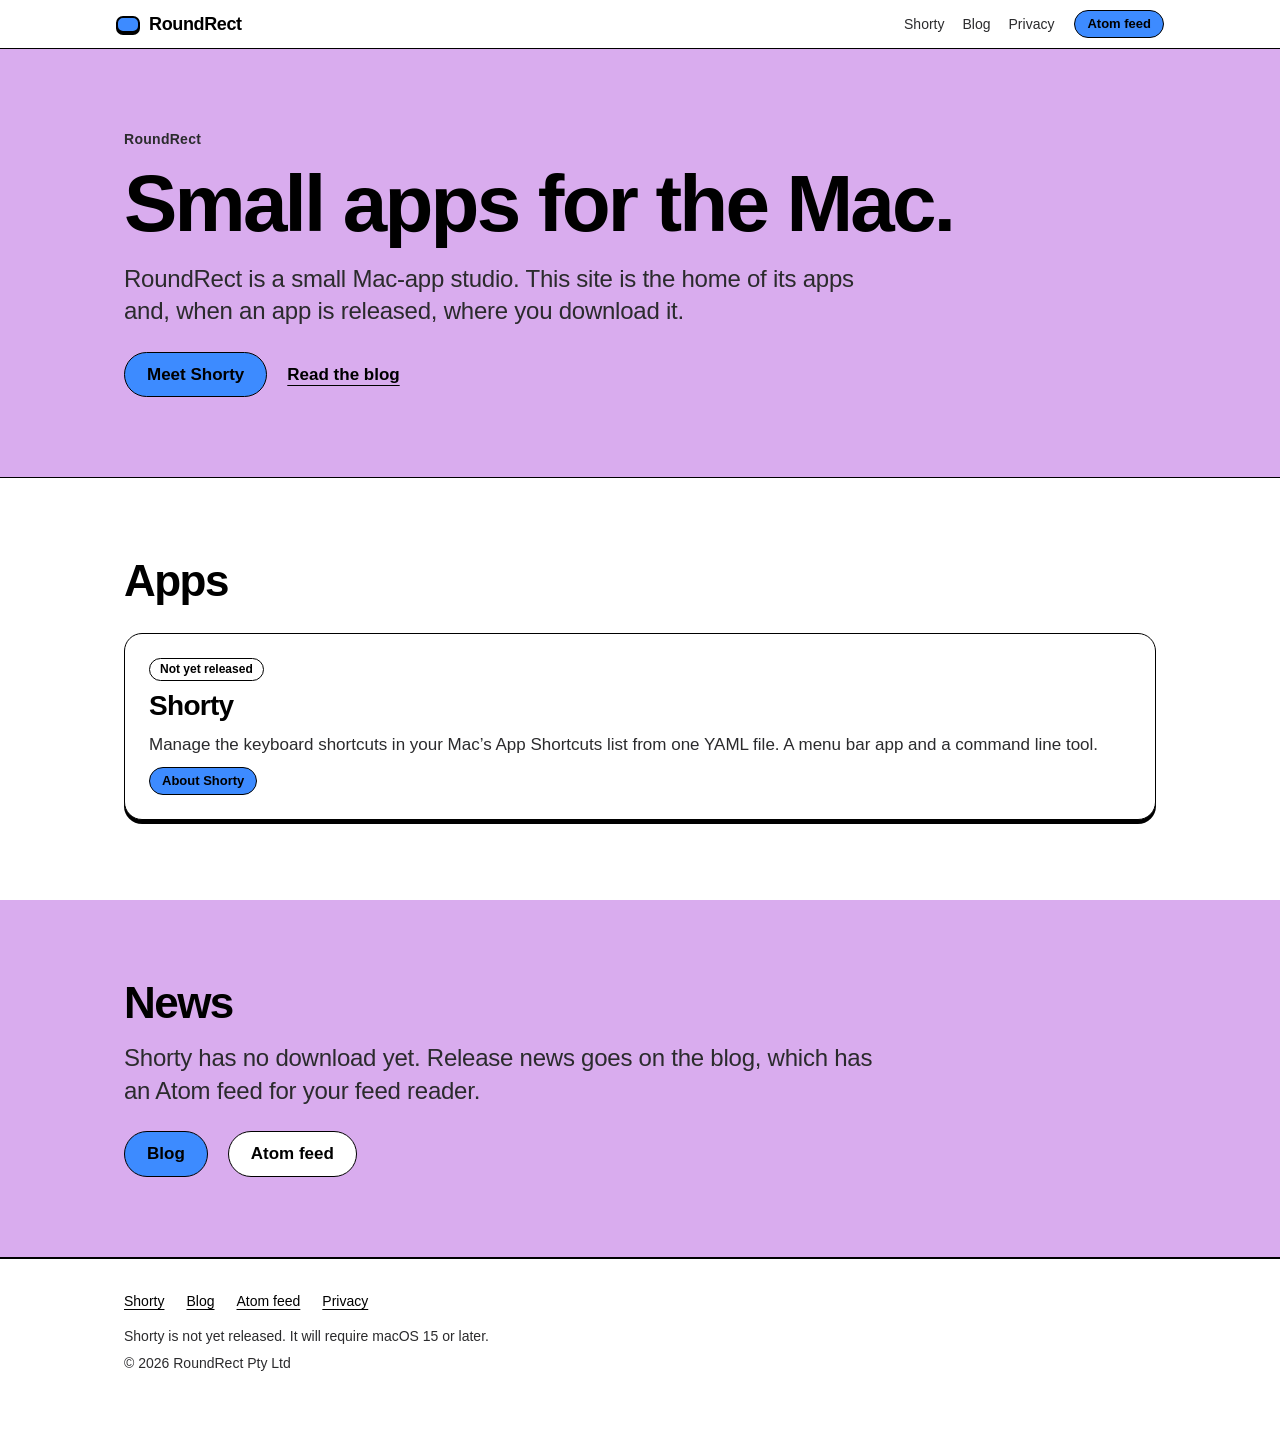
==== index.html @ 76bc945b "Initial roundrect.download site Co-Authored-By: Claude Sonnet 5.5 <noreply@anthropic.com>" ====
<!doctype html>
<html lang="en">
<head>
<meta charset="utf-8">
<meta name="viewport" content="width=device-width, initial-scale=1">
<meta name="color-scheme" content="light">
<title>RoundRect: small apps for the Mac</title>
<meta name="description" content="RoundRect is a small Mac-app studio. Its first app, Shorty, manages macOS menu keyboard shortcuts from one YAML file. Not yet released.">
<link rel="canonical" href="https://roundrect.download/">
<meta name="theme-color" content="#ffffff">
<meta property="og:type" content="website">
<meta property="og:site_name" content="RoundRect">
<meta property="og:locale" content="en_US">
<meta property="og:title" content="RoundRect: small apps for the Mac">
<meta property="og:description" content="RoundRect is a small Mac-app studio. Its first app, Shorty, manages macOS menu keyboard shortcuts from one YAML file. Not yet released.">
<meta property="og:url" content="https://roundrect.download/">
<meta property="og:image" content="https://roundrect.download/og-image.png">
<meta property="og:image:secure_url" content="https://roundrect.download/og-image.png">
<meta property="og:image:type" content="image/png">
<meta property="og:image:width" content="1200">
<meta property="og:image:height" content="630">
<meta property="og:image:alt" content="RoundRect: small apps for the Mac, with a blue rounded-rectangle mark.">
<meta name="twitter:card" content="summary_large_image">
<meta name="twitter:title" content="RoundRect: small apps for the Mac">
<meta name="twitter:description" content="RoundRect is a small Mac-app studio. Its first app, Shorty, manages macOS menu keyboard shortcuts from one YAML file. Not yet released.">
<meta name="twitter:image" content="https://roundrect.download/og-image.png">
<meta name="twitter:image:alt" content="RoundRect: small apps for the Mac, with a blue rounded-rectangle mark.">
<link rel="alternate" type="application/atom+xml" title="RoundRect blog" href="blog/feed.xml">
<link rel="icon" type="image/png" href="favicon.png">
<link rel="apple-touch-icon" href="apple-touch-icon.png">
<link rel="stylesheet" href="site.css?v=a2924bcd">
</head>
<body class="home">
<a class="skip" href="#main">Skip to content</a>
<header class="nav"><div class="nav-in">
  <a class="nav-name" href="./"><span class="mark" aria-hidden="true"></span>RoundRect</a>
  <nav aria-label="Site"><a href="shorty">Shorty</a><a href="blog/">Blog</a><a href="privacy">Privacy</a></nav>
  <a class="pill" href="blog/feed.xml">Atom feed</a>
</div></header>
<main id="main">
<section class="band tone"><div class="wrap">
  <p class="eyebrow">RoundRect</p>
  <h1>Small apps for the Mac.</h1>
  <p class="lede">RoundRect is a small Mac-app studio. This site is the home of its apps and, when an app is released, where you download it.</p>
  <div class="row"><a class="pill big" href="shorty">Meet Shorty</a><a class="ulink" href="blog/">Read the blog</a></div>
</div></section>
<section class="band" id="apps"><div class="wrap">
  <h2>Apps</h2>
  <ul class="cards">
    <li class="card">
      <span class="status">Not yet released</span>
      <h3>Shorty</h3>
      <p>Manage the keyboard shortcuts in your Mac&rsquo;s App Shortcuts list from one YAML file. A menu bar app and a command line tool.</p>
      <a class="pill" href="shorty">About Shorty</a>
    </li>
  </ul>
</div></section>
<section class="band tone" id="news"><div class="wrap">
  <h2>News</h2>
  <p class="lede">Shorty has no download yet. Release news goes on the blog, which has an Atom feed for your feed reader.</p>
  <div class="row"><a class="pill big" href="blog/">Blog</a><a class="pill big plain" href="blog/feed.xml">Atom feed</a></div>
</div></section>
</main>
<footer class="foot"><div class="wrap">
  <ul>
    <li><a href="shorty">Shorty</a></li>
    <li><a href="blog/">Blog</a></li>
    <li><a href="blog/feed.xml">Atom feed</a></li>
    <li><a href="privacy">Privacy</a></li>
  </ul>
  <p>Shorty is not yet released. It will require macOS 15 or later.</p>
  <p>&copy; 2026 RoundRect Pty Ltd</p>
</div></footer>
</body>
</html>
---- site.css ----
/* RoundRect: black on white, plus ONE accent colour (--accent) and tints of it. DESIGN.md is the guide. */
:root {
  --accent: #3d8bff;                                           /* black text on it: 6.3:1 */
  --tint: color-mix(in oklch, var(--accent) 55%, white);       /* bands, chips, table heads */
  --tint-soft: color-mix(in oklch, var(--accent) 24%, white);  /* quiet fills, inline code */
  --ink: #000;
  --ink-2: #2b2b2d;               /* secondary text */
  --hair: rgb(0 0 0 / .22);       /* hairlines */
  --font: -apple-system, BlinkMacSystemFont, "SF Pro Display", "SF Pro Text", "Helvetica Neue", Helvetica, Arial, sans-serif;
  --mono: ui-monospace, "SF Mono", Menlo, monospace;
  --navh: 48px;
}
@supports not (color: color-mix(in oklch, red 50%, white)) { :root { --tint: #94bfff; --tint-soft: #d8e8ff; } }
* { box-sizing: border-box; }
html { -webkit-text-size-adjust: 100%; scroll-padding-top: var(--navh); }
body { margin: 0; background: #fff; color: #000; font: 400 17px/1.5 var(--font); -webkit-font-smoothing: antialiased; overflow-wrap: break-word; }
a { color: inherit; text-underline-offset: 3px; }
:focus-visible { outline: 3px solid #000; outline-offset: 3px; border-radius: 4px; }
code, kbd, pre { font-family: var(--mono); }
img { max-width: 100%; height: auto; }
.wrap { max-width: 960px; margin: 0 auto; padding: 0 16px; }
.skip { position: absolute; left: -999px; top: 0; background: #000; color: #fff; padding: 8px 12px; z-index: 100; }
.skip:focus { left: 16px; top: 8px; }

/* ---------- header ---------- */
.nav { position: sticky; top: 0; z-index: 50; min-height: var(--navh); background: #fff; border-bottom: 1px solid #000; }
.nav-in { max-width: 1080px; margin: 0 auto; padding: 4px 16px; min-height: var(--navh); display: flex; flex-wrap: wrap; align-items: center; gap: 4px 20px; }
.nav-name { display: inline-flex; align-items: center; gap: 9px; font-weight: 700; font-size: 18px; letter-spacing: -.02em; text-decoration: none; margin-right: auto; white-space: nowrap; }
.mark { display: inline-block; width: 24px; height: 17px; border: 2px solid #000; border-radius: 7px; background: var(--accent); box-shadow: 0 2px 0 #000; }
.nav nav { display: flex; flex-wrap: wrap; gap: 4px 18px; font-size: 14px; }
.nav nav a { color: var(--ink-2); text-decoration: none; padding: 6px 0; }
.nav nav a:hover, .nav nav a[aria-current] { color: #000; text-decoration: underline; }
.pill { display: inline-block; background: var(--accent); color: #000; border: 1px solid #000; border-radius: 980px; padding: 3px 12px; font-size: 13px; font-weight: 600; text-decoration: none; line-height: 1.5; }
a.pill:hover { background: #000; color: #fff; }
.pill.big { font-size: 17px; padding: 9px 22px; }
.pill.plain { background: #fff; }

/* ---------- bands ---------- */
.band { padding: 80px 0; }
.tone { background: var(--tint); border-bottom: 1px solid #000; }
.band h1, .band h2 { font-weight: 700; letter-spacing: -.035em; line-height: 1.06; margin: 0 0 16px; text-wrap: balance; }
.band h1 { font-size: clamp(40px, 8vw, 80px); }
.band h2 { font-size: clamp(28px, 4.6vw, 44px); }
.lede { font-size: clamp(19px, 2.4vw, 24px); line-height: 1.35; color: var(--ink-2); max-width: 32em; margin: 0 0 24px; letter-spacing: -.01em; }
.eyebrow { margin: 0 0 12px; font-size: 14px; font-weight: 700; letter-spacing: .02em; color: var(--ink-2); }
.home .wrap, .band .wrap { max-width: 1080px; padding: 0 24px; }
.row { display: flex; flex-wrap: wrap; gap: 12px 20px; align-items: center; }
.fine { font-size: 14px; color: var(--ink-2); margin: 16px 0 0; }

/* ---------- cards ---------- */
.cards { display: grid; grid-template-columns: repeat(auto-fit, minmax(min(100%, 300px), 1fr)); gap: 24px; margin: 28px 0 0; padding: 0; list-style: none; }
.card { background: #fff; border: 1px solid #000; border-radius: 18px; padding: 24px; box-shadow: 0 4px 0 #000; display: flex; flex-direction: column; align-items: flex-start; gap: 10px; }
.card h3 { margin: 0; font-size: 28px; letter-spacing: -.025em; line-height: 1.1; }
.card p { margin: 0; color: var(--ink-2); }
.card .pill { margin-top: auto; }
.status { display: inline-block; border: 1px solid #000; border-radius: 980px; padding: 1px 10px; font-size: 12px; font-weight: 600; line-height: 1.6; background: #fff; }
.notice { border: 1px solid #000; border-radius: 14px; background: var(--tint); padding: 14px 18px; max-width: 40em; }
.notice p { margin: 0; }

/* ---------- reading column ---------- */
.prose { max-width: 70ch; margin: 0 auto; padding: 56px 16px 88px; font-size: 17px; line-height: 1.65; }
.prose h1 { font-size: clamp(34px, 6vw, 46px); line-height: 1.06; letter-spacing: -.03em; margin: 0 0 14px; text-wrap: balance; }
.prose h2 { font-size: 28px; line-height: 1.15; letter-spacing: -.025em; margin: 2.2em 0 .6em; padding-top: 1em; border-top: 1px solid var(--hair); scroll-margin-top: 64px; }
.prose h3 { font-size: 21px; line-height: 1.25; letter-spacing: -.015em; margin: 1.9em 0 .5em; scroll-margin-top: 64px; }
.prose h4 { font-size: 17px; margin: 1.6em 0 .4em; }
.prose p { margin: 0 0 1.1em; overflow-wrap: break-word; }
.prose ul, .prose ol { margin: 0 0 1.2em; padding-left: 1.4em; }
.prose li { margin: 0 0 .4em; overflow-wrap: break-word; }
.prose code { background: var(--tint-soft); padding: .08em .35em; border-radius: 5px; font-size: .88em; overflow-wrap: anywhere; }
.prose a:hover { background: var(--accent); text-decoration-thickness: 2px; }
.prose hr { border: 0; border-top: 1px solid var(--hair); margin: 2em 0; }
.prose kbd { background: #fff; border: 1px solid #000; border-bottom-width: 2px; border-radius: 6px; padding: 0 .4em; font-size: .88em; font-weight: 600; }
.lead { font-size: 21px; line-height: 1.45; color: var(--ink-2); }
.toc { border: 1px solid #000; border-radius: 16px; padding: 14px 20px 8px; margin: 22px 0 8px; background: var(--tint-soft); }
.toc-h { font-size: 13px; font-weight: 700; letter-spacing: .02em; margin: 0 0 6px !important; }
.toc ol { margin: 0; padding-left: 1.2em; font-size: 15px; line-height: 1.5; }
.anchor { margin-left: .4em; font-size: .7em; text-decoration: none; opacity: 0; color: #555; }
h2:hover .anchor, h3:hover .anchor, .anchor:focus-visible { opacity: 1; }
@media (hover: none) { .anchor { opacity: .45; } }

/* code, tables, quotes, figures (from the Markdown renderer and hand-written pages) */
figure { margin: 0 0 1.4em; }
figure.code { background: #fff; border: 1px solid #000; border-radius: 14px; box-shadow: 0 4px 0 #000; overflow: hidden; margin-bottom: 1.6em; }
figure.code figcaption { background: var(--tint-soft); border-bottom: 1px solid #000; padding: 4px 14px; font: 600 12px/1.6 var(--mono); }
figure.code pre { margin: 0; padding: 14px 16px; overflow-x: auto; font-size: 14.5px; line-height: 1.5; tab-size: 4; }
figure.code code { background: none; padding: 0; font-size: inherit; white-space: pre; overflow-wrap: normal; }
figure.code.diagram pre { line-height: 1.3; }
.c { color: #555; }
.tablewrap, .tbl { overflow-x: auto; border: 1px solid #000; border-radius: 14px; margin: 0 0 1.4em; background: #fff; }
.tablewrap table, .tbl table { border-collapse: collapse; width: 100%; font-size: 15px; line-height: 1.45; min-width: 520px; }
.tablewrap th, .tablewrap td, .tbl th, .tbl td { padding: 10px 14px; text-align: left; vertical-align: top; border-bottom: 1px solid var(--hair); }
.tablewrap thead th, .tbl thead th { border-bottom: 1px solid #000; background: var(--tint); font-size: 14px; }
.tablewrap tbody tr:last-child td, .tbl tbody tr:last-child td, .tbl tbody tr:last-child th { border-bottom: 0; }
.tablewrap td:first-child, .tbl tbody th { font-weight: 700; }
.tablewrap code, .tbl code { white-space: nowrap; }
.tablewrap:focus-visible, .tbl:focus-visible { outline: 3px solid #000; outline-offset: 3px; }
blockquote { margin: 0 0 1.2em; }
blockquote.note { border-left: 4px solid #000; padding-left: 16px; }
blockquote.example { border: 1px solid #000; border-radius: 14px; background: var(--tint-soft); padding: 12px 16px 0; font-family: var(--mono); font-size: 15px; }
blockquote.callout { border: 1px solid #000; border-radius: 14px; background: var(--tint); padding: 12px 16px 0; }
.shot .frame { border: 1px solid #000; border-radius: 14px; box-shadow: 0 4px 0 #000; overflow: hidden; line-height: 0; }
.shot img { display: block; width: 100%; }
.shot figcaption { font-size: 14px; color: var(--ink-2); margin-top: 10px; }

/* ---------- blog ---------- */
.blog .prose { padding-top: 40px; padding-bottom: 56px; }
.crumbs { font-size: 14px; margin: 0 0 18px; }
.crumbs a { color: var(--ink-2); }
.post-meta { display: flex; flex-wrap: wrap; align-items: center; gap: 8px 10px; font-size: 14px; color: var(--ink-2); margin: 0 0 10px !important; }
.chip { display: inline-block; border: 1px solid #000; border-radius: 980px; padding: 1px 10px; font-size: 12px; font-weight: 600; color: #000; background: var(--tint); line-height: 1.6; }
.post-head { border-bottom: 1px solid #000; margin-bottom: 8px; }
.post-head h1 { margin-bottom: 12px; }
.post-summary { font-size: 19px; line-height: 1.45; color: var(--ink-2); margin: 0 0 26px !important; }
.post h2 { border-top: 0; padding-top: 0; }
.post-items { margin-top: 8px; }
.post-item { border-top: 1px solid #000; padding: 22px 0 6px; }
.post-item h2 { border: 0 !important; padding: 0 !important; margin: 0 0 8px !important; font-size: 26px; }
.post-item h2 a { text-decoration: none; }
.post-item h2 a:hover { text-decoration: underline; background: var(--accent); }
.post-item p { color: var(--ink-2); }

/* ---------- footer ---------- */
.foot { background: #fff; color: #000; padding: 32px 0 56px; font-size: 14px; border-top: 1px solid #000; }
.foot .wrap { max-width: 1080px; padding: 0 24px; }
.foot ul { list-style: none; margin: 0 0 14px; padding: 0; display: flex; flex-wrap: wrap; gap: 6px 22px; }
.foot a { color: #000; }
.foot p { margin: 0 0 6px; color: var(--ink-2); }

@media (max-width: 600px) {
  .band { padding: 48px 0; }
  .home .wrap, .band .wrap, .foot .wrap { padding: 0 16px; }
  .prose { font-size: 16px; padding-top: 36px; }
  .prose h2 { font-size: 24px; }
  figure.code pre { font-size: 13px; }
  .card { padding: 18px; }
}
@media print { .nav, .skip { display: none; } .card, figure.code { box-shadow: none; } }
.ulink { font-size: 17px; font-weight: 600; text-underline-offset: 5px; }
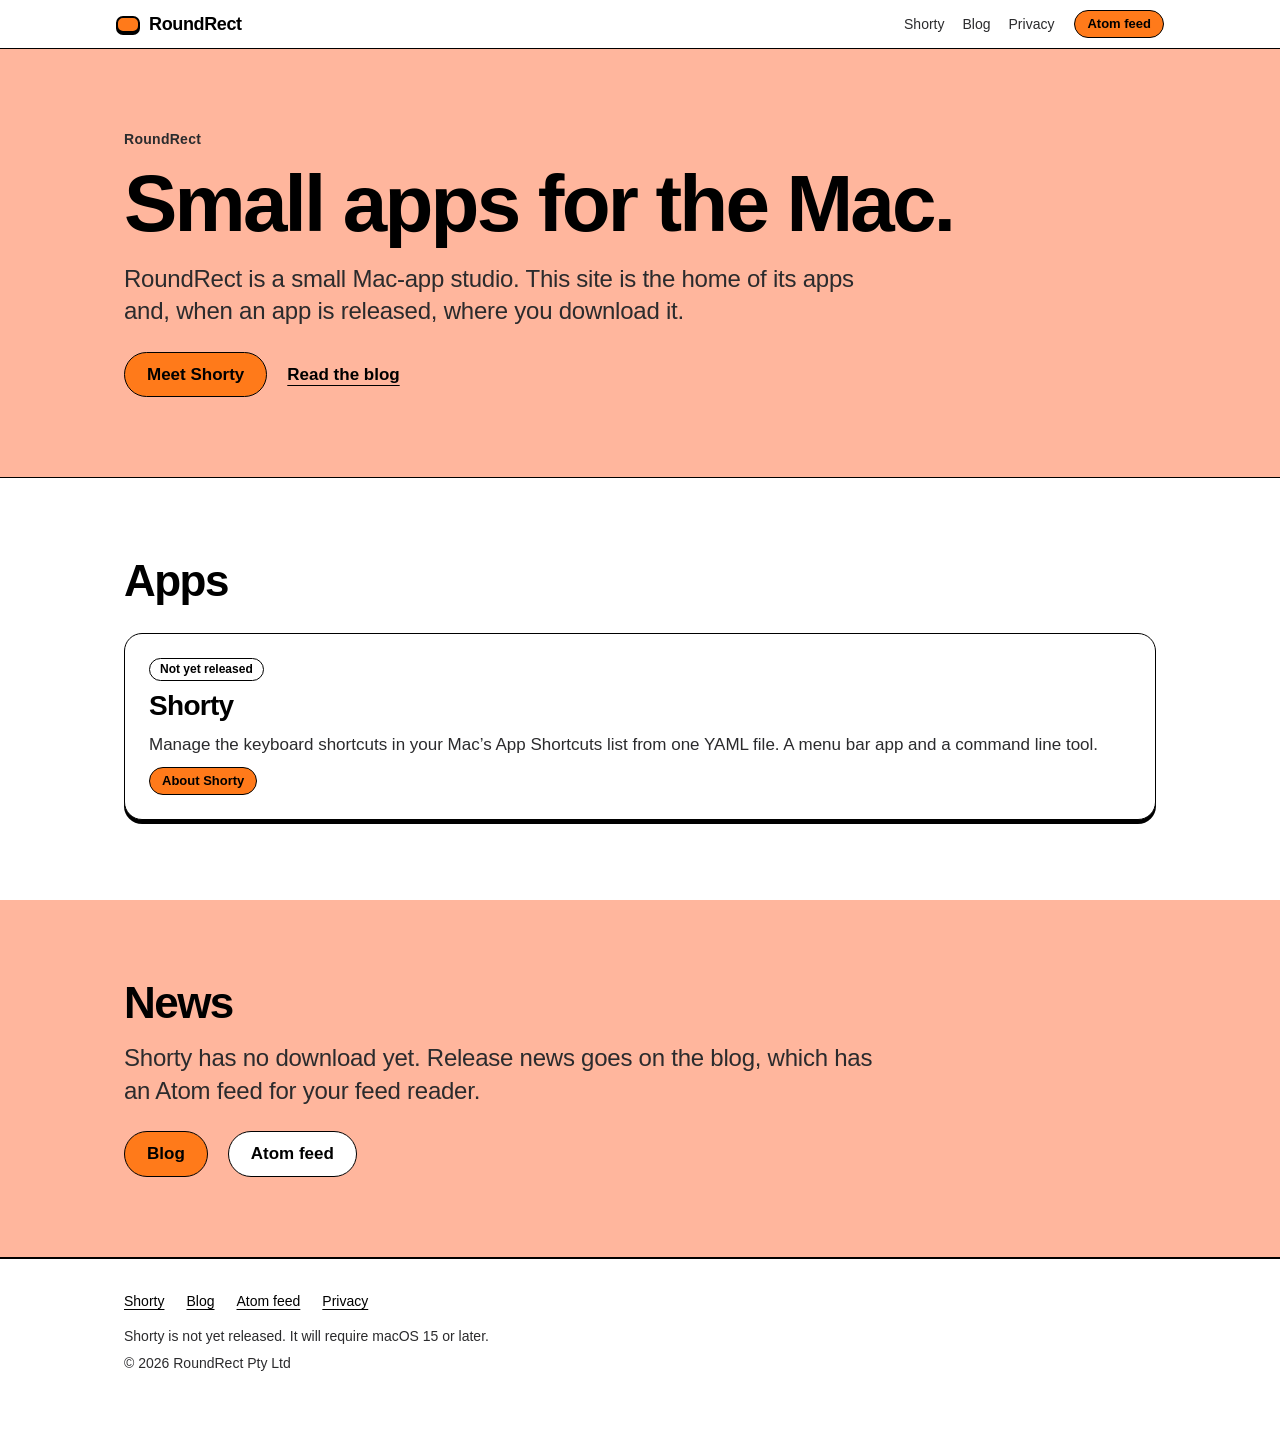
==== commit ca816291: "Accent: warm orange #ff7a1a instead of blue (images recoloured, contrast figures updated) Co-Authore" ====
--- a/index.html
+++ b/index.html
@@ -19,16 +19,16 @@
 <meta property="og:image:type" content="image/png">
 <meta property="og:image:width" content="1200">
 <meta property="og:image:height" content="630">
-<meta property="og:image:alt" content="RoundRect: small apps for the Mac, with a blue rounded-rectangle mark.">
+<meta property="og:image:alt" content="RoundRect: small apps for the Mac, with an orange rounded-rectangle mark.">
 <meta name="twitter:card" content="summary_large_image">
 <meta name="twitter:title" content="RoundRect: small apps for the Mac">
 <meta name="twitter:description" content="RoundRect is a small Mac-app studio. Its first app, Shorty, manages macOS menu keyboard shortcuts from one YAML file. Not yet released.">
 <meta name="twitter:image" content="https://roundrect.download/og-image.png">
-<meta name="twitter:image:alt" content="RoundRect: small apps for the Mac, with a blue rounded-rectangle mark.">
+<meta name="twitter:image:alt" content="RoundRect: small apps for the Mac, with an orange rounded-rectangle mark.">
 <link rel="alternate" type="application/atom+xml" title="RoundRect blog" href="blog/feed.xml">
 <link rel="icon" type="image/png" href="favicon.png">
 <link rel="apple-touch-icon" href="apple-touch-icon.png">
-<link rel="stylesheet" href="site.css?v=a2924bcd">
+<link rel="stylesheet" href="site.css?v=bc1d1168">
 </head>
 <body class="home">
 <a class="skip" href="#main">Skip to content</a>
--- a/site.css
+++ b/site.css
@@ -1,6 +1,6 @@
 /* RoundRect: black on white, plus ONE accent colour (--accent) and tints of it. DESIGN.md is the guide. */
 :root {
-  --accent: #3d8bff;                                           /* black text on it: 6.3:1 */
+  --accent: #ff7a1a;                                           /* black text on it: 8.05:1 */
   --tint: color-mix(in oklch, var(--accent) 55%, white);       /* bands, chips, table heads */
   --tint-soft: color-mix(in oklch, var(--accent) 24%, white);  /* quiet fills, inline code */
   --ink: #000;
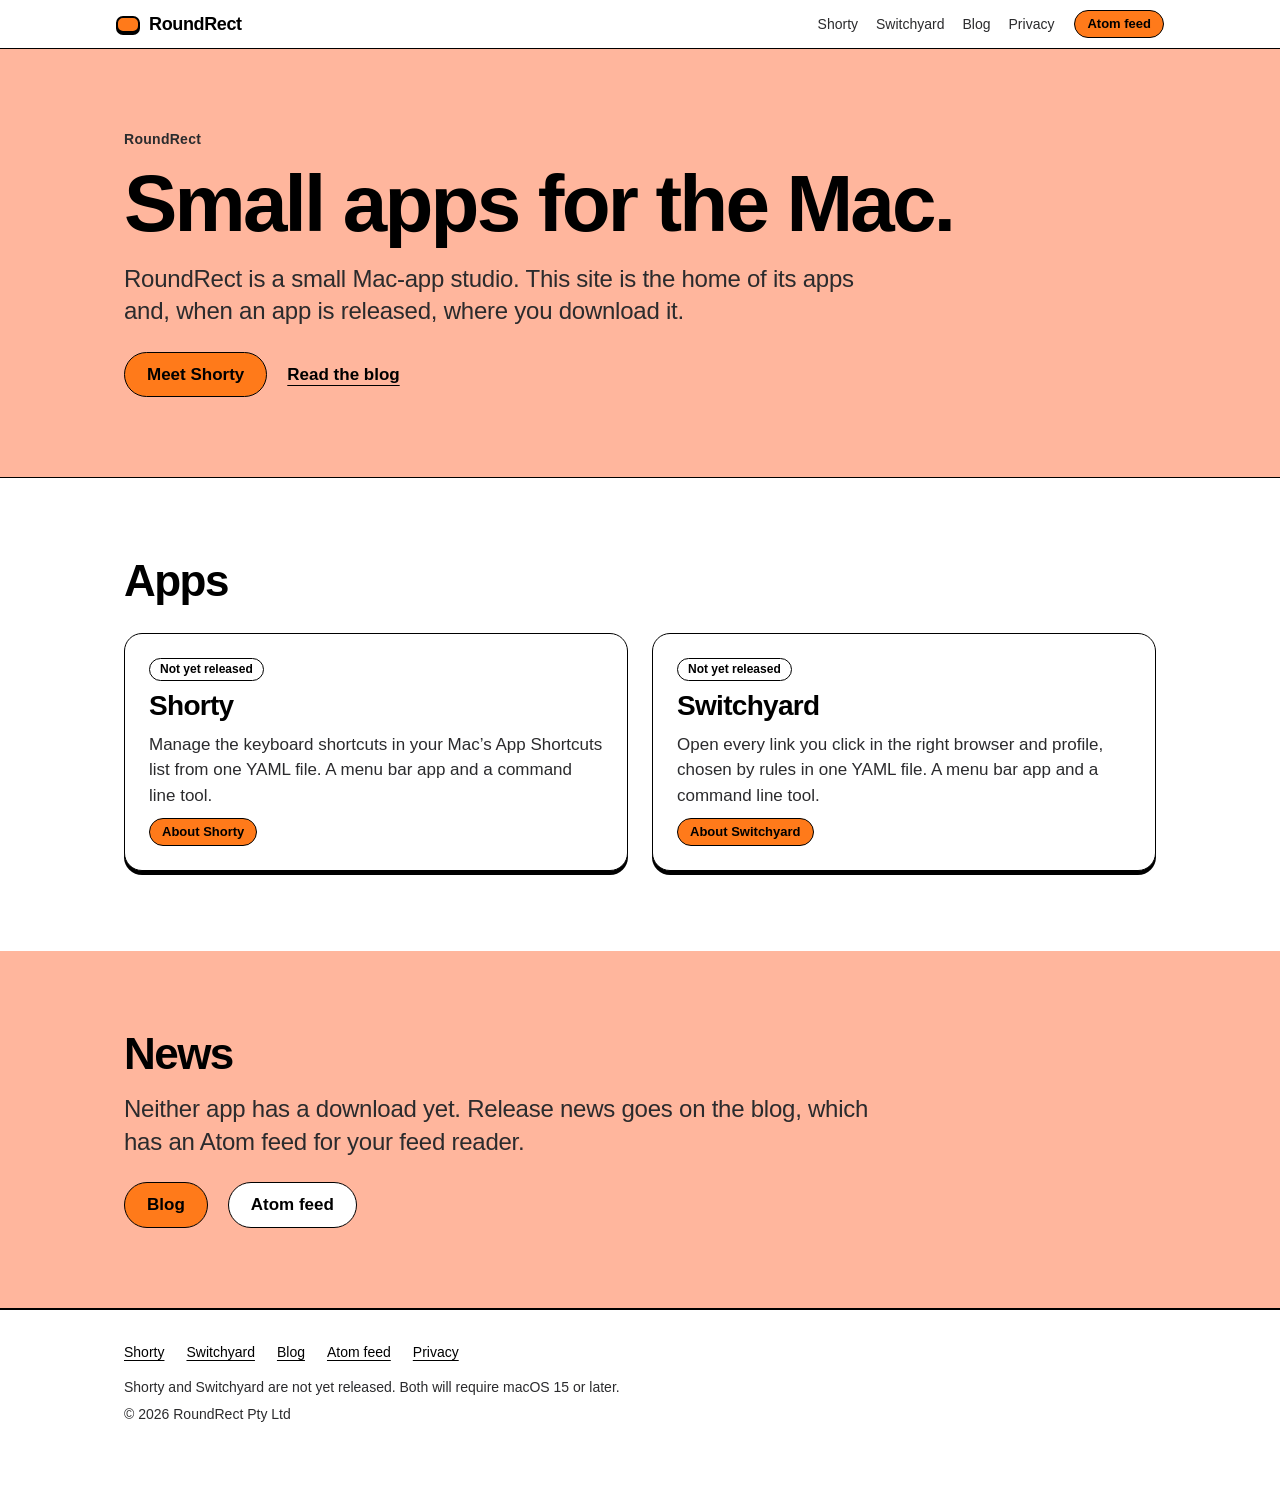
==== commit dc8546b3: "031: switchyard.html, the Switchyard product page (draft) Modelled on shorty.html, with the same "no" ====
--- a/index.html
+++ b/index.html
@@ -5,14 +5,14 @@
 <meta name="viewport" content="width=device-width, initial-scale=1">
 <meta name="color-scheme" content="light">
 <title>RoundRect: small apps for the Mac</title>
-<meta name="description" content="RoundRect is a small Mac-app studio. Its first app, Shorty, manages macOS menu keyboard shortcuts from one YAML file. Not yet released.">
+<meta name="description" content="RoundRect is a small Mac-app studio. Shorty manages macOS menu keyboard shortcuts from one YAML file; Switchyard opens every link in the right browser and profile. Not yet released.">
 <link rel="canonical" href="https://roundrect.download/">
 <meta name="theme-color" content="#ffffff">
 <meta property="og:type" content="website">
 <meta property="og:site_name" content="RoundRect">
 <meta property="og:locale" content="en_US">
 <meta property="og:title" content="RoundRect: small apps for the Mac">
-<meta property="og:description" content="RoundRect is a small Mac-app studio. Its first app, Shorty, manages macOS menu keyboard shortcuts from one YAML file. Not yet released.">
+<meta property="og:description" content="RoundRect is a small Mac-app studio. Shorty manages macOS menu keyboard shortcuts from one YAML file; Switchyard opens every link in the right browser and profile. Not yet released.">
 <meta property="og:url" content="https://roundrect.download/">
 <meta property="og:image" content="https://roundrect.download/og-image.png">
 <meta property="og:image:secure_url" content="https://roundrect.download/og-image.png">
@@ -22,19 +22,19 @@
 <meta property="og:image:alt" content="RoundRect: small apps for the Mac, with an orange rounded-rectangle mark.">
 <meta name="twitter:card" content="summary_large_image">
 <meta name="twitter:title" content="RoundRect: small apps for the Mac">
-<meta name="twitter:description" content="RoundRect is a small Mac-app studio. Its first app, Shorty, manages macOS menu keyboard shortcuts from one YAML file. Not yet released.">
+<meta name="twitter:description" content="RoundRect is a small Mac-app studio. Shorty manages macOS menu keyboard shortcuts from one YAML file; Switchyard opens every link in the right browser and profile. Not yet released.">
 <meta name="twitter:image" content="https://roundrect.download/og-image.png">
 <meta name="twitter:image:alt" content="RoundRect: small apps for the Mac, with an orange rounded-rectangle mark.">
 <link rel="alternate" type="application/atom+xml" title="RoundRect blog" href="blog/feed.xml">
 <link rel="icon" type="image/png" href="favicon.png">
 <link rel="apple-touch-icon" href="apple-touch-icon.png">
-<link rel="stylesheet" href="site.css?v=bc1d1168">
+<link rel="stylesheet" href="site.css?v=fa139f5c">
 </head>
 <body class="home">
 <a class="skip" href="#main">Skip to content</a>
 <header class="nav"><div class="nav-in">
   <a class="nav-name" href="./"><span class="mark" aria-hidden="true"></span>RoundRect</a>
-  <nav aria-label="Site"><a href="shorty">Shorty</a><a href="blog/">Blog</a><a href="privacy">Privacy</a></nav>
+  <nav aria-label="Site"><a href="shorty">Shorty</a><a href="switchyard">Switchyard</a><a href="blog/">Blog</a><a href="privacy">Privacy</a></nav>
   <a class="pill" href="blog/feed.xml">Atom feed</a>
 </div></header>
 <main id="main">
@@ -53,22 +53,29 @@
       <p>Manage the keyboard shortcuts in your Mac&rsquo;s App Shortcuts list from one YAML file. A menu bar app and a command line tool.</p>
       <a class="pill" href="shorty">About Shorty</a>
     </li>
+    <li class="card">
+      <span class="status">Not yet released</span>
+      <h3>Switchyard</h3>
+      <p>Open every link you click in the right browser and profile, chosen by rules in one YAML file. A menu bar app and a command line tool.</p>
+      <a class="pill" href="switchyard">About Switchyard</a>
+    </li>
   </ul>
 </div></section>
 <section class="band tone" id="news"><div class="wrap">
   <h2>News</h2>
-  <p class="lede">Shorty has no download yet. Release news goes on the blog, which has an Atom feed for your feed reader.</p>
+  <p class="lede">Neither app has a download yet. Release news goes on the blog, which has an Atom feed for your feed reader.</p>
   <div class="row"><a class="pill big" href="blog/">Blog</a><a class="pill big plain" href="blog/feed.xml">Atom feed</a></div>
 </div></section>
 </main>
 <footer class="foot"><div class="wrap">
   <ul>
     <li><a href="shorty">Shorty</a></li>
+    <li><a href="switchyard">Switchyard</a></li>
     <li><a href="blog/">Blog</a></li>
     <li><a href="blog/feed.xml">Atom feed</a></li>
     <li><a href="privacy">Privacy</a></li>
   </ul>
-  <p>Shorty is not yet released. It will require macOS 15 or later.</p>
+  <p>Shorty and Switchyard are not yet released. Both will require macOS 15 or later.</p>
   <p>&copy; 2026 RoundRect Pty Ltd</p>
 </div></footer>
 </body>
--- a/site.css
+++ b/site.css
@@ -10,7 +10,7 @@
   --mono: ui-monospace, "SF Mono", Menlo, monospace;
   --navh: 48px;
 }
-@supports not (color: color-mix(in oklch, red 50%, white)) { :root { --tint: #94bfff; --tint-soft: #d8e8ff; } }
+@supports not (color: color-mix(in oklch, red 50%, white)) { :root { --tint: #ffb991; --tint-soft: #ffe1cf; } }
 * { box-sizing: border-box; }
 html { -webkit-text-size-adjust: 100%; scroll-padding-top: var(--navh); }
 body { margin: 0; background: #fff; color: #000; font: 400 17px/1.5 var(--font); -webkit-font-smoothing: antialiased; overflow-wrap: break-word; }
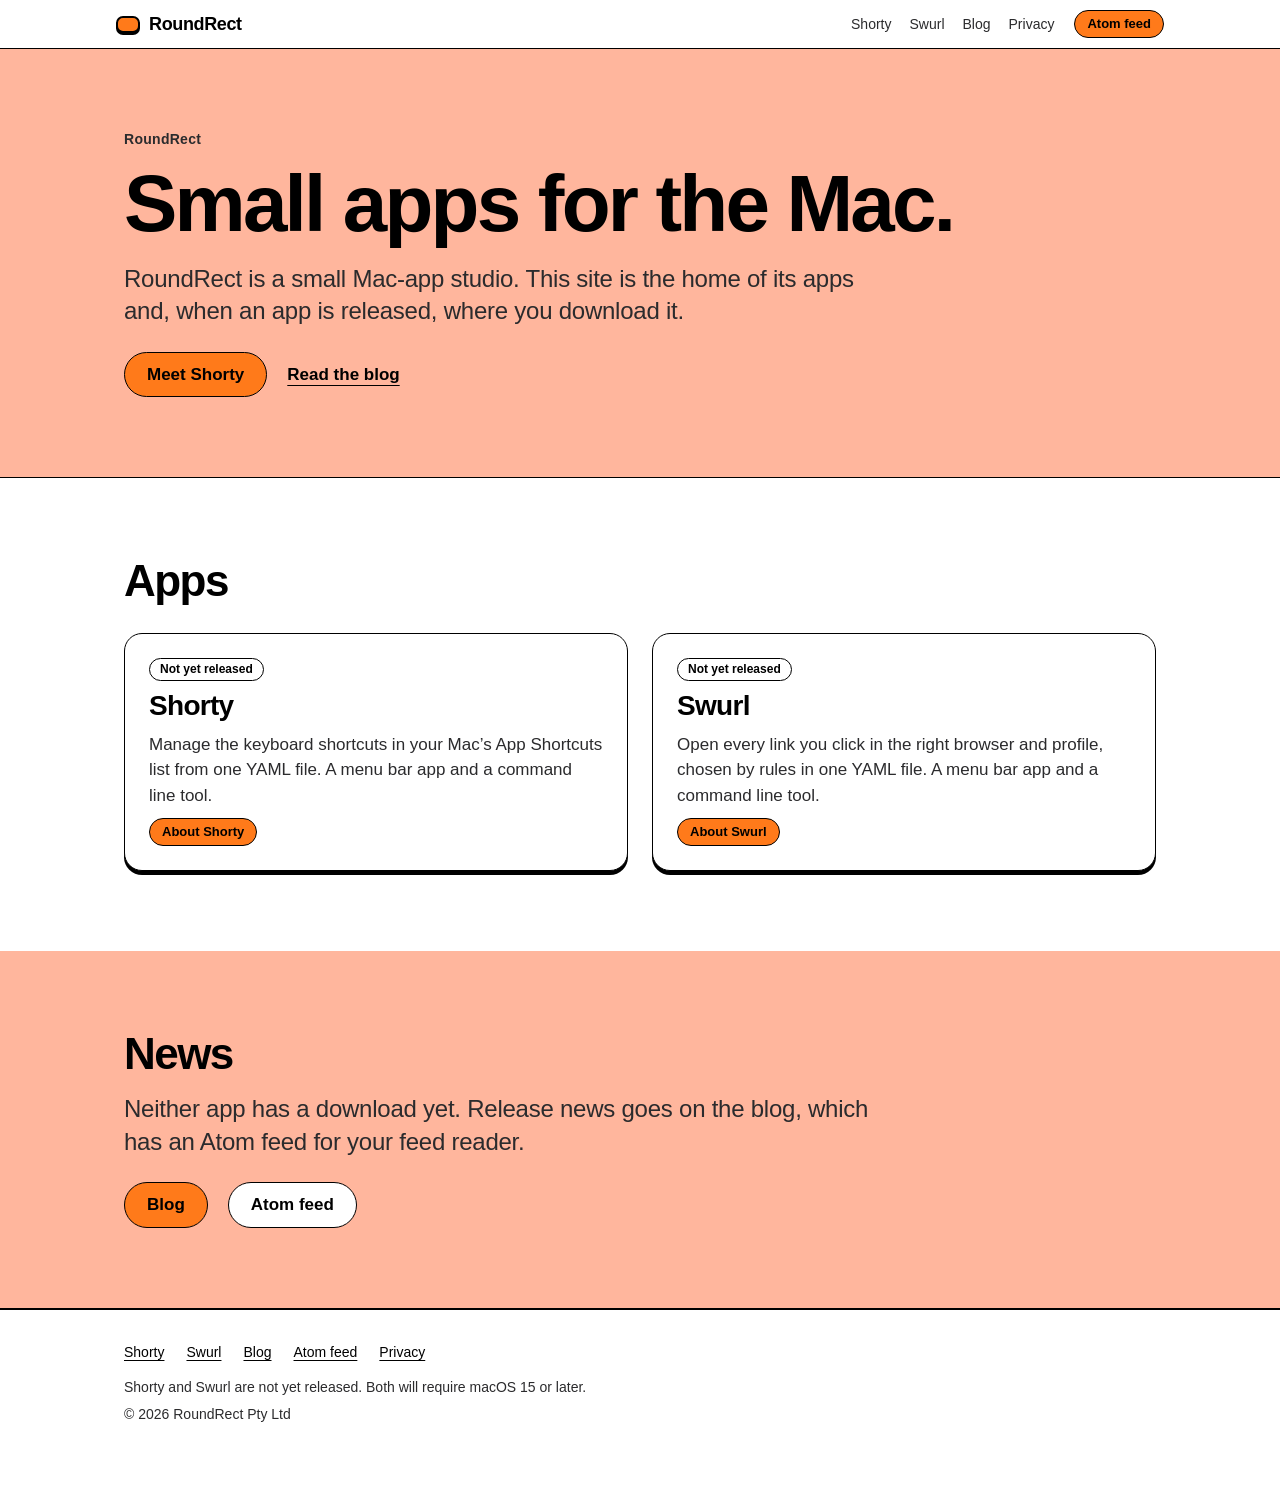
==== commit 3cc42754: "032: Switchyard is now Swurl — swurl.html replaces switchyard.html; nav, footer, home card, 404 and " ====
--- a/index.html
+++ b/index.html
@@ -5,14 +5,14 @@
 <meta name="viewport" content="width=device-width, initial-scale=1">
 <meta name="color-scheme" content="light">
 <title>RoundRect: small apps for the Mac</title>
-<meta name="description" content="RoundRect is a small Mac-app studio. Shorty manages macOS menu keyboard shortcuts from one YAML file; Switchyard opens every link in the right browser and profile. Not yet released.">
+<meta name="description" content="RoundRect is a small Mac-app studio. Shorty manages macOS menu keyboard shortcuts from one YAML file; Swurl opens every link in the right browser and profile. Not yet released.">
 <link rel="canonical" href="https://roundrect.download/">
 <meta name="theme-color" content="#ffffff">
 <meta property="og:type" content="website">
 <meta property="og:site_name" content="RoundRect">
 <meta property="og:locale" content="en_US">
 <meta property="og:title" content="RoundRect: small apps for the Mac">
-<meta property="og:description" content="RoundRect is a small Mac-app studio. Shorty manages macOS menu keyboard shortcuts from one YAML file; Switchyard opens every link in the right browser and profile. Not yet released.">
+<meta property="og:description" content="RoundRect is a small Mac-app studio. Shorty manages macOS menu keyboard shortcuts from one YAML file; Swurl opens every link in the right browser and profile. Not yet released.">
 <meta property="og:url" content="https://roundrect.download/">
 <meta property="og:image" content="https://roundrect.download/og-image.png">
 <meta property="og:image:secure_url" content="https://roundrect.download/og-image.png">
@@ -22,7 +22,7 @@
 <meta property="og:image:alt" content="RoundRect: small apps for the Mac, with an orange rounded-rectangle mark.">
 <meta name="twitter:card" content="summary_large_image">
 <meta name="twitter:title" content="RoundRect: small apps for the Mac">
-<meta name="twitter:description" content="RoundRect is a small Mac-app studio. Shorty manages macOS menu keyboard shortcuts from one YAML file; Switchyard opens every link in the right browser and profile. Not yet released.">
+<meta name="twitter:description" content="RoundRect is a small Mac-app studio. Shorty manages macOS menu keyboard shortcuts from one YAML file; Swurl opens every link in the right browser and profile. Not yet released.">
 <meta name="twitter:image" content="https://roundrect.download/og-image.png">
 <meta name="twitter:image:alt" content="RoundRect: small apps for the Mac, with an orange rounded-rectangle mark.">
 <link rel="alternate" type="application/atom+xml" title="RoundRect blog" href="blog/feed.xml">
@@ -34,7 +34,7 @@
 <a class="skip" href="#main">Skip to content</a>
 <header class="nav"><div class="nav-in">
   <a class="nav-name" href="./"><span class="mark" aria-hidden="true"></span>RoundRect</a>
-  <nav aria-label="Site"><a href="shorty">Shorty</a><a href="switchyard">Switchyard</a><a href="blog/">Blog</a><a href="privacy">Privacy</a></nav>
+  <nav aria-label="Site"><a href="shorty">Shorty</a><a href="swurl">Swurl</a><a href="blog/">Blog</a><a href="privacy">Privacy</a></nav>
   <a class="pill" href="blog/feed.xml">Atom feed</a>
 </div></header>
 <main id="main">
@@ -55,9 +55,9 @@
     </li>
     <li class="card">
       <span class="status">Not yet released</span>
-      <h3>Switchyard</h3>
+      <h3>Swurl</h3>
       <p>Open every link you click in the right browser and profile, chosen by rules in one YAML file. A menu bar app and a command line tool.</p>
-      <a class="pill" href="switchyard">About Switchyard</a>
+      <a class="pill" href="swurl">About Swurl</a>
     </li>
   </ul>
 </div></section>
@@ -70,12 +70,12 @@
 <footer class="foot"><div class="wrap">
   <ul>
     <li><a href="shorty">Shorty</a></li>
-    <li><a href="switchyard">Switchyard</a></li>
+    <li><a href="swurl">Swurl</a></li>
     <li><a href="blog/">Blog</a></li>
     <li><a href="blog/feed.xml">Atom feed</a></li>
     <li><a href="privacy">Privacy</a></li>
   </ul>
-  <p>Shorty and Switchyard are not yet released. Both will require macOS 15 or later.</p>
+  <p>Shorty and Swurl are not yet released. Both will require macOS 15 or later.</p>
   <p>&copy; 2026 RoundRect Pty Ltd</p>
 </div></footer>
 </body>
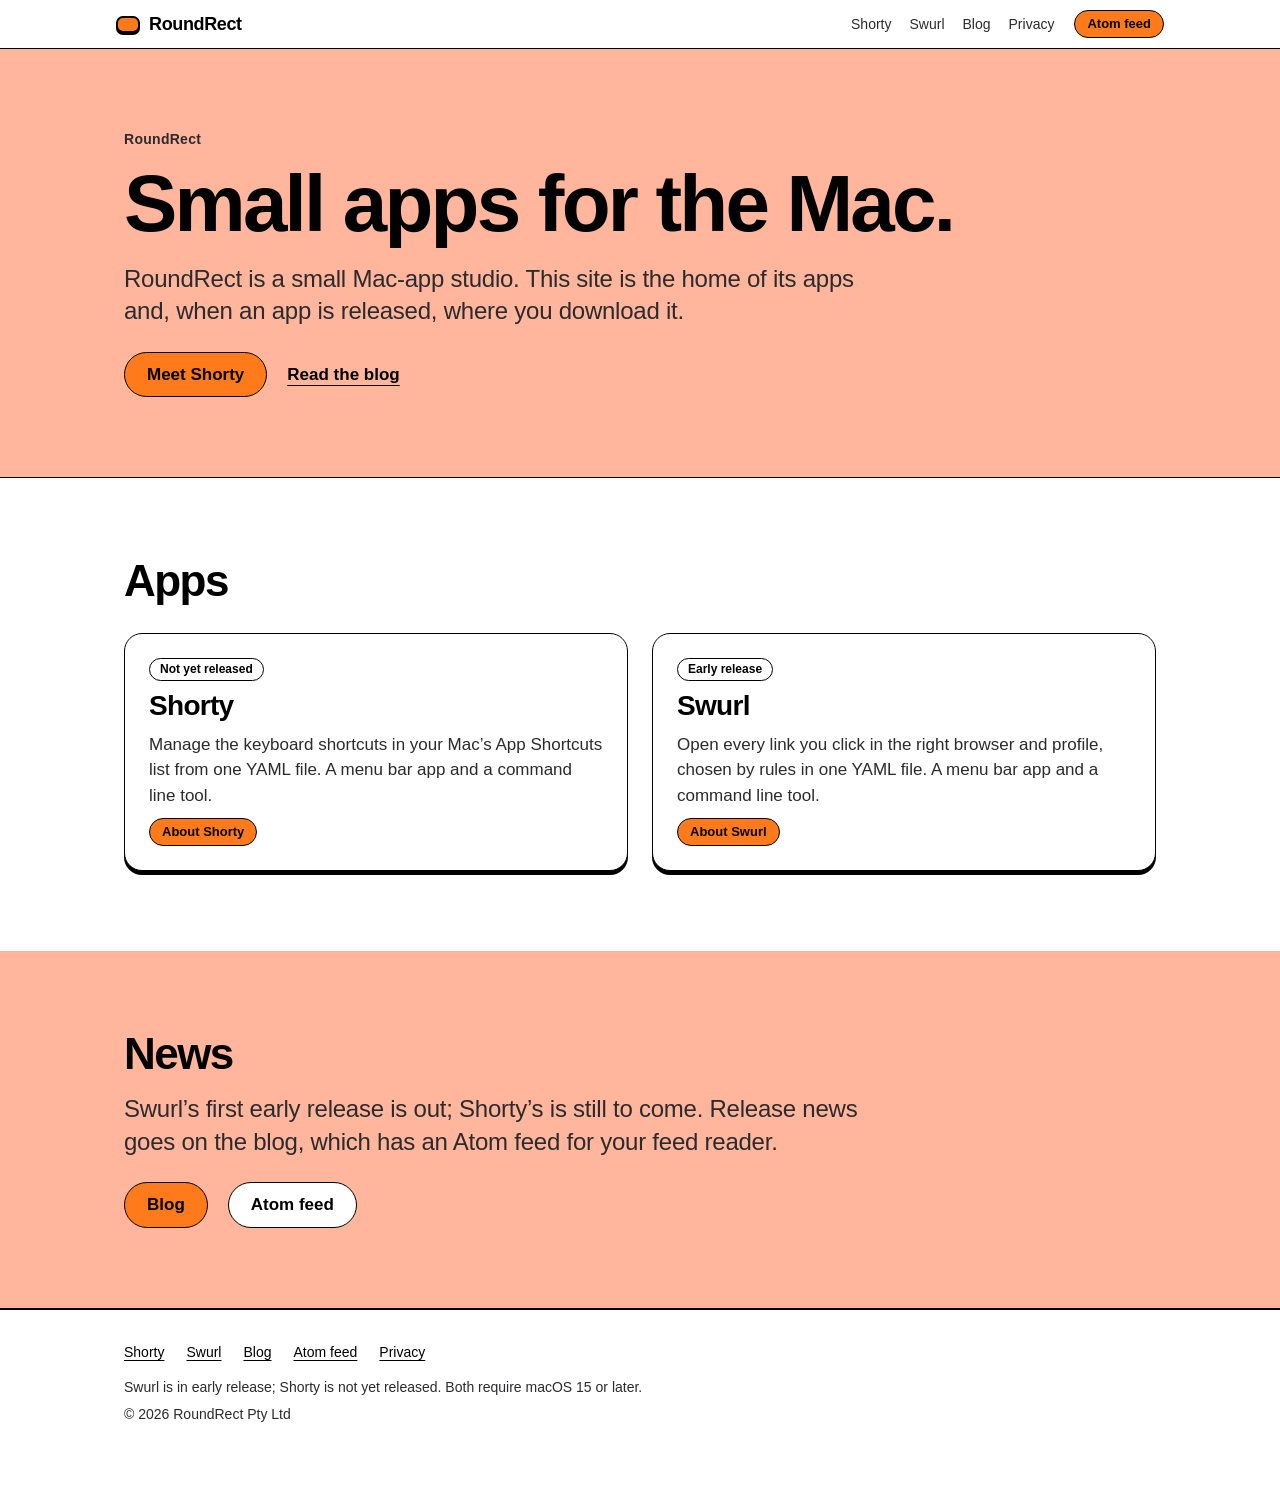
==== commit 8a6875c8: "Swurl is in early release: install section (Homebrew with brew trust, or the DMG), updates, privacy " ====
--- a/index.html
+++ b/index.html
@@ -5,14 +5,14 @@
 <meta name="viewport" content="width=device-width, initial-scale=1">
 <meta name="color-scheme" content="light">
 <title>RoundRect: small apps for the Mac</title>
-<meta name="description" content="RoundRect is a small Mac-app studio. Shorty manages macOS menu keyboard shortcuts from one YAML file; Swurl opens every link in the right browser and profile. Not yet released.">
+<meta name="description" content="RoundRect is a small Mac-app studio. Shorty manages macOS menu keyboard shortcuts from one YAML file; Swurl opens every link in the right browser and profile, in early release.">
 <link rel="canonical" href="https://roundrect.download/">
 <meta name="theme-color" content="#ffffff">
 <meta property="og:type" content="website">
 <meta property="og:site_name" content="RoundRect">
 <meta property="og:locale" content="en_US">
 <meta property="og:title" content="RoundRect: small apps for the Mac">
-<meta property="og:description" content="RoundRect is a small Mac-app studio. Shorty manages macOS menu keyboard shortcuts from one YAML file; Swurl opens every link in the right browser and profile. Not yet released.">
+<meta property="og:description" content="RoundRect is a small Mac-app studio. Shorty manages macOS menu keyboard shortcuts from one YAML file; Swurl opens every link in the right browser and profile, in early release.">
 <meta property="og:url" content="https://roundrect.download/">
 <meta property="og:image" content="https://roundrect.download/og-image.png">
 <meta property="og:image:secure_url" content="https://roundrect.download/og-image.png">
@@ -22,7 +22,7 @@
 <meta property="og:image:alt" content="RoundRect: small apps for the Mac, with an orange rounded-rectangle mark.">
 <meta name="twitter:card" content="summary_large_image">
 <meta name="twitter:title" content="RoundRect: small apps for the Mac">
-<meta name="twitter:description" content="RoundRect is a small Mac-app studio. Shorty manages macOS menu keyboard shortcuts from one YAML file; Swurl opens every link in the right browser and profile. Not yet released.">
+<meta name="twitter:description" content="RoundRect is a small Mac-app studio. Shorty manages macOS menu keyboard shortcuts from one YAML file; Swurl opens every link in the right browser and profile, in early release.">
 <meta name="twitter:image" content="https://roundrect.download/og-image.png">
 <meta name="twitter:image:alt" content="RoundRect: small apps for the Mac, with an orange rounded-rectangle mark.">
 <link rel="alternate" type="application/atom+xml" title="RoundRect blog" href="blog/feed.xml">
@@ -54,7 +54,7 @@
       <a class="pill" href="shorty">About Shorty</a>
     </li>
     <li class="card">
-      <span class="status">Not yet released</span>
+      <span class="status">Early release</span>
       <h3>Swurl</h3>
       <p>Open every link you click in the right browser and profile, chosen by rules in one YAML file. A menu bar app and a command line tool.</p>
       <a class="pill" href="swurl">About Swurl</a>
@@ -63,7 +63,7 @@
 </div></section>
 <section class="band tone" id="news"><div class="wrap">
   <h2>News</h2>
-  <p class="lede">Neither app has a download yet. Release news goes on the blog, which has an Atom feed for your feed reader.</p>
+  <p class="lede">Swurl&rsquo;s first early release is out; Shorty&rsquo;s is still to come. Release news goes on the blog, which has an Atom feed for your feed reader.</p>
   <div class="row"><a class="pill big" href="blog/">Blog</a><a class="pill big plain" href="blog/feed.xml">Atom feed</a></div>
 </div></section>
 </main>
@@ -75,7 +75,7 @@
     <li><a href="blog/feed.xml">Atom feed</a></li>
     <li><a href="privacy">Privacy</a></li>
   </ul>
-  <p>Shorty and Swurl are not yet released. Both will require macOS 15 or later.</p>
+  <p>Swurl is in early release; Shorty is not yet released. Both require macOS 15 or later.</p>
   <p>&copy; 2026 RoundRect Pty Ltd</p>
 </div></footer>
 </body>
